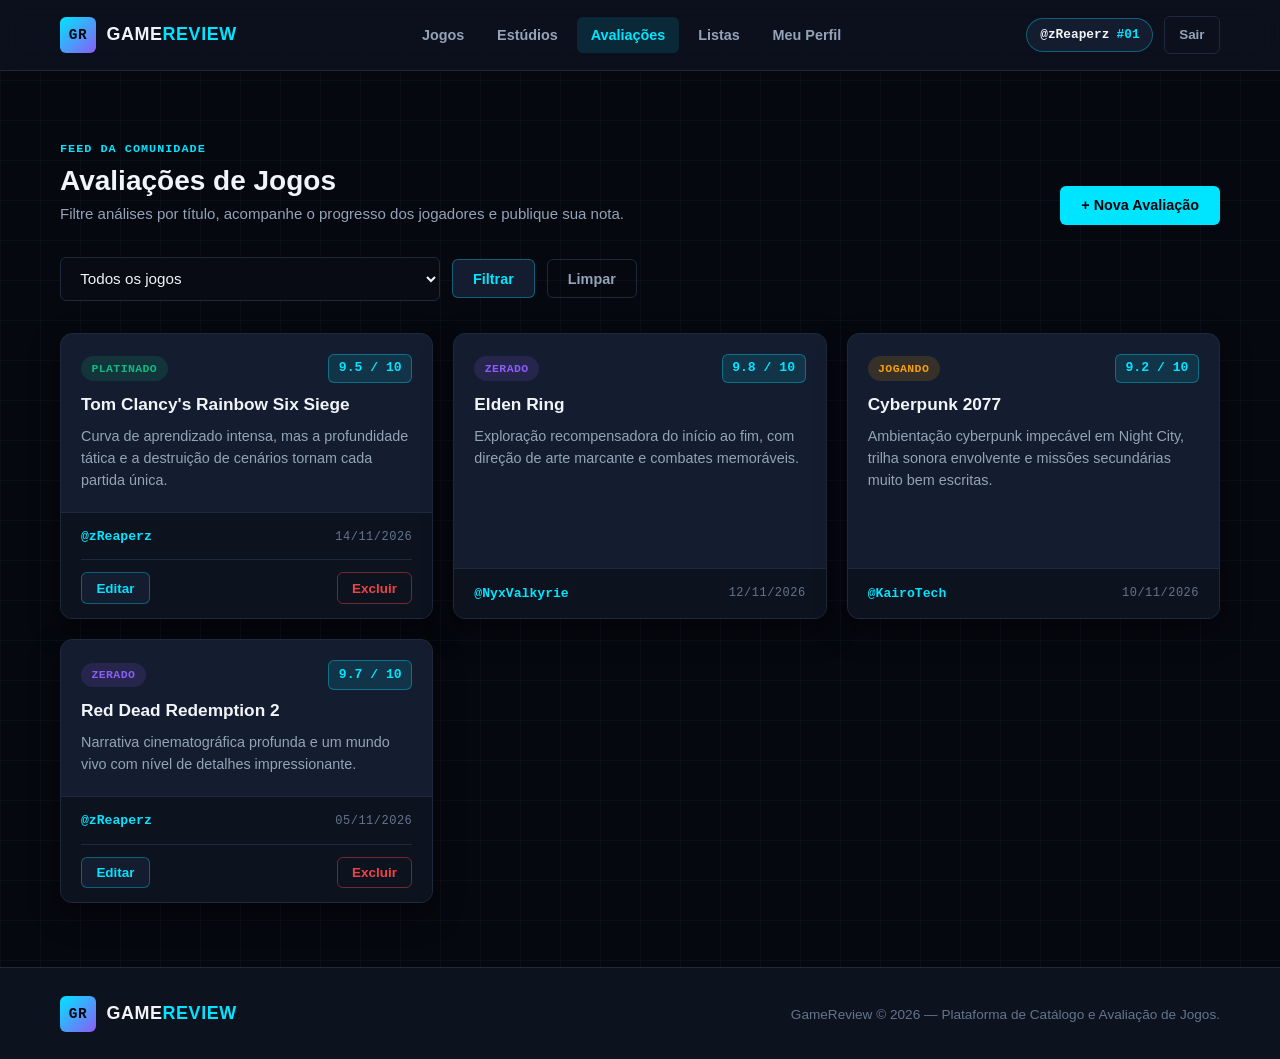
==== avaliacoes.html @ 49bad162 "feat(avaliacoes): cria tela responsiva de avaliacoes de jogos Implementada a pagina avaliacoes.html " ====
<!DOCTYPE html>
<html lang="pt-BR">
<head>
    <meta charset="UTF-8">
    <meta name="viewport" content="width=device-width, initial-scale=1.0">
    <title>Avaliações — GameReview</title>
    <link rel="stylesheet" href="css/style.css">
</head>
<body>
    <header class="site-header">
        <div class="container header-inner">
            <a href="index.html" class="brand">
                <span class="brand-mark">GR</span>
                <span class="brand-name">GAME<span class="brand-accent">REVIEW</span></span>
            </a>

            <button type="button" id="menu-toggle" class="menu-toggle" aria-label="Abrir menu" aria-expanded="false">
                <span class="menu-bar"></span>
                <span class="menu-bar"></span>
                <span class="menu-bar"></span>
            </button>

            <nav id="nav-menu" class="nav-menu" aria-label="Navegação principal">
                <a href="jogos.html" class="nav-link">Jogos</a>
                <a href="estudios.html" class="nav-link">Estúdios</a>
                <a href="avaliacoes.html" class="nav-link active">Avaliações</a>
                <a href="listas.html" class="nav-link">Listas</a>
                <a href="perfil.html" class="nav-link">Meu Perfil</a>
                <div class="nav-auth-mobile">
                    <span class="user-badge">
                        <span class="user-badge-name">@zReaperz</span>
                        <span class="user-badge-id">#01</span>
                    </span>
                    <a href="index.html" class="btn btn-ghost btn-sm">Sair</a>
                </div>
            </nav>

            <div class="header-actions">
                <div class="user-badge">
                    <span class="user-badge-name">@zReaperz</span>
                    <span class="user-badge-id">#01</span>
                </div>
                <a href="index.html" class="btn btn-ghost btn-sm">Sair</a>
            </div>
        </div>
    </header>

    <main class="site-main">
        <section class="section-block">
            <div class="container">
                <div class="page-header">
                    <div>
                        <span class="section-kicker">FEED DA COMUNIDADE</span>
                        <h1>Avaliações de Jogos</h1>
                        <p>Filtre análises por título, acompanhe o progresso dos jogadores e publique sua nota.</p>
                    </div>
                    <button type="button" class="btn btn-primary" data-open-modal="review-modal" data-modal-mode="create">+ Nova Avaliação</button>
                </div>

                <form id="filter-reviews-form" class="toolbar">
                    <select id="filter-reviews-game" class="form-select" aria-label="Filtrar avaliações por jogo">
                        <option value="">Todos os jogos</option>
                        <option value="1">Tom Clancy's Rainbow Six Siege</option>
                        <option value="2">Cyberpunk 2077</option>
                        <option value="3">Elden Ring</option>
                        <option value="4">Red Dead Redemption 2</option>
                    </select>
                    <button type="submit" class="btn btn-secondary">Filtrar</button>
                    <button type="button" id="reset-reviews-filter" class="btn btn-ghost">Limpar</button>
                </form>

                <div id="reviews-grid" class="grid-3">
                    <article class="card review-card" data-game-id="1">
                        <div class="card-body">
                            <div class="flex-between">
                                <span class="badge badge-success">PLATINADO</span>
                                <span class="score-chip">9.5 / 10</span>
                            </div>
                            <h2 class="card-title">Tom Clancy's Rainbow Six Siege</h2>
                            <p class="card-description">Curva de aprendizado intensa, mas a profundidade tática e a destruição de cenários tornam cada partida única.</p>
                        </div>
                        <div class="card-footer">
                            <div class="flex-between">
                                <span class="author-tag">@zReaperz</span>
                                <span class="mono-label">14/11/2026</span>
                            </div>
                            <div class="card-actions">
                                <button
                                    type="button"
                                    class="btn btn-secondary btn-sm"
                                    data-open-modal="review-modal"
                                    data-modal-mode="edit"
                                    data-review-id="1"
                                    data-review-game="1"
                                    data-review-score="9.5"
                                    data-review-status="PLATINADO"
                                    data-review-comment="Curva de aprendizado intensa, mas a profundidade tática e a destruição de cenários tornam cada partida única.">
                                    Editar
                                </button>
                                <button type="button" class="btn btn-danger btn-sm">Excluir</button>
                            </div>
                        </div>
                    </article>

                    <article class="card review-card" data-game-id="3">
                        <div class="card-body">
                            <div class="flex-between">
                                <span class="badge badge-violet">ZERADO</span>
                                <span class="score-chip">9.8 / 10</span>
                            </div>
                            <h2 class="card-title">Elden Ring</h2>
                            <p class="card-description">Exploração recompensadora do início ao fim, com direção de arte marcante e combates memoráveis.</p>
                        </div>
                        <div class="card-footer">
                            <div class="flex-between">
                                <span class="author-tag">@NyxValkyrie</span>
                                <span class="mono-label">12/11/2026</span>
                            </div>
                        </div>
                    </article>

                    <article class="card review-card" data-game-id="2">
                        <div class="card-body">
                            <div class="flex-between">
                                <span class="badge badge-warning">JOGANDO</span>
                                <span class="score-chip">9.2 / 10</span>
                            </div>
                            <h2 class="card-title">Cyberpunk 2077</h2>
                            <p class="card-description">Ambientação cyberpunk impecável em Night City, trilha sonora envolvente e missões secundárias muito bem escritas.</p>
                        </div>
                        <div class="card-footer">
                            <div class="flex-between">
                                <span class="author-tag">@KairoTech</span>
                                <span class="mono-label">10/11/2026</span>
                            </div>
                        </div>
                    </article>

                    <article class="card review-card" data-game-id="4">
                        <div class="card-body">
                            <div class="flex-between">
                                <span class="badge badge-violet">ZERADO</span>
                                <span class="score-chip">9.7 / 10</span>
                            </div>
                            <h2 class="card-title">Red Dead Redemption 2</h2>
                            <p class="card-description">Narrativa cinematográfica profunda e um mundo vivo com nível de detalhes impressionante.</p>
                        </div>
                        <div class="card-footer">
                            <div class="flex-between">
                                <span class="author-tag">@zReaperz</span>
                                <span class="mono-label">05/11/2026</span>
                            </div>
                            <div class="card-actions">
                                <button
                                    type="button"
                                    class="btn btn-secondary btn-sm"
                                    data-open-modal="review-modal"
                                    data-modal-mode="edit"
                                    data-review-id="4"
                                    data-review-game="4"
                                    data-review-score="9.7"
                                    data-review-status="ZERADO"
                                    data-review-comment="Narrativa cinematográfica profunda e um mundo vivo com nível de detalhes impressionante.">
                                    Editar
                                </button>
                                <button type="button" class="btn btn-danger btn-sm">Excluir</button>
                            </div>
                        </div>
                    </article>
                </div>

                <div id="reviews-empty-state" class="empty-state hidden">
                    <p>Nenhuma avaliação encontrada para o jogo selecionado.</p>
                </div>
            </div>
        </section>
    </main>

    <footer class="site-footer">
        <div class="container footer-inner">
            <div class="brand">
                <span class="brand-mark">GR</span>
                <span class="brand-name">GAME<span class="brand-accent">REVIEW</span></span>
            </div>
            <p class="footer-copy">GameReview © 2026 — Plataforma de Catálogo e Avaliação de Jogos.</p>
        </div>
    </footer>

    <div id="review-modal" class="modal-backdrop hidden" role="dialog" aria-modal="true" aria-labelledby="review-modal-title">
        <div class="modal-dialog">
            <div class="modal-header">
                <div>
                    <span class="section-kicker">ANÁLISE DE JOGO</span>
                    <h2 id="review-modal-title">Nova Avaliação</h2>
                </div>
                <button type="button" class="toast-close" data-close-modal aria-label="Fechar modal">×</button>
            </div>

            <form id="review-form" class="auth-form">
                <input type="hidden" id="review-id" name="id">

                <div class="form-group">
                    <label for="review-game" class="form-label">Jogo avaliado *</label>
                    <select id="review-game" name="jogoId" class="form-select" required>
                        <option value="">Selecione um jogo</option>
                        <option value="1">Tom Clancy's Rainbow Six Siege</option>
                        <option value="2">Cyberpunk 2077</option>
                        <option value="3">Elden Ring</option>
                        <option value="4">Red Dead Redemption 2</option>
                    </select>
                </div>

                <div class="form-row">
                    <div class="form-group">
                        <label for="review-score" class="form-label">Nota (0 a 10) *</label>
                        <input type="number" id="review-score" name="nota" class="form-input" min="0" max="10" step="0.1" placeholder="Ex: 9.5" required>
                    </div>

                    <div class="form-group">
                        <label for="review-status" class="form-label">Status de progresso *</label>
                        <select id="review-status" name="status" class="form-select" required>
                            <option value="JOGANDO">Jogando</option>
                            <option value="ZERADO">Zerado</option>
                            <option value="PLATINADO">Platinado</option>
                            <option value="PAUSADO">Pausado</option>
                            <option value="ABANDONADO">Abandonado</option>
                            <option value="QUERO_JOGAR">Quero Jogar</option>
                        </select>
                    </div>
                </div>

                <div class="form-group">
                    <label for="review-comment" class="form-label">Comentário / Análise</label>
                    <textarea id="review-comment" name="comentario" class="form-input form-textarea" rows="4" maxlength="500" placeholder="Compartilhe sua experiência com o jogo..."></textarea>
                </div>

                <div class="modal-footer">
                    <button type="button" class="btn btn-ghost" data-close-modal>Cancelar</button>
                    <button type="submit" class="btn btn-primary">Publicar Avaliação</button>
                </div>
            </form>
        </div>
    </div>

    <script src="js/ui.js"></script>
</body>
</html>
---- css/style.css ----
*,
*::before,
*::after {
    box-sizing: border-box;
    margin: 0;
    padding: 0;
}

html {
    scroll-behavior: smooth;
    font-size: 16px;
}

img,
svg {
    display: block;
    max-width: 100%;
}

button,
input,
select,
textarea {
    font-family: inherit;
    font-size: inherit;
    color: inherit;
}

a {
    color: inherit;
    text-decoration: none;
}

ul,
ol {
    list-style: none;
}

:root {
    --color-bg-base: #06080f;
    --color-bg-surface: #0d121f;
    --color-bg-elevated: #141c2f;
    --color-bg-input: #080b14;
    --color-bg-glass: rgba(13, 18, 31, 0.88);
    --color-bg-overlay: rgba(4, 7, 13, 0.84);
    --color-primary: #00e5ff;
    --color-primary-hover: #38efff;
    --color-primary-soft: rgba(0, 229, 255, 0.12);
    --color-secondary: #8b5cf6;
    --color-secondary-soft: rgba(139, 92, 246, 0.15);
    --color-accent: #ec4899;
    --color-success: #10b981;
    --color-success-soft: rgba(16, 185, 129, 0.15);
    --color-warning: #f59e0b;
    --color-warning-soft: rgba(245, 158, 11, 0.15);
    --color-danger: #ef4444;
    --color-danger-soft: rgba(239, 68, 68, 0.15);
    --color-text-primary: #f1f5f9;
    --color-text-secondary: #94a3b8;
    --color-text-muted: #64748b;
    --color-text-inverse: #04070d;
    --color-border: #1e293b;
    --color-border-bright: rgba(0, 229, 255, 0.35);
    --color-border-danger: rgba(239, 68, 68, 0.45);
    --color-border-success: rgba(16, 185, 129, 0.45);
    --color-transparent: transparent;
    --gradient-brand: linear-gradient(135deg, #00e5ff 0%, #8b5cf6 100%);
    --gradient-hero: radial-gradient(circle at 82% 18%, rgba(139, 92, 246, 0.24) 0%, rgba(0, 229, 255, 0.1) 38%, rgba(13, 18, 31, 0.96) 76%);
    --gradient-grid: linear-gradient(rgba(30, 41, 59, 0.22) 1px, transparent 1px), linear-gradient(90deg, rgba(30, 41, 59, 0.22) 1px, transparent 1px);
    --gradient-cover-1: linear-gradient(135deg, #0b1120 0%, #1e1b4b 52%, #0e7490 100%);
    --gradient-cover-2: linear-gradient(135deg, #111827 0%, #3b0764 55%, #831843 100%);
    --gradient-cover-3: linear-gradient(135deg, #090d16 0%, #064e3b 55%, #1d4ed8 100%);
    --gradient-cover-4: linear-gradient(135deg, #18181b 0%, #312e81 52%, #4c1d95 100%);
    --shadow-card: 0 12px 30px rgba(0, 0, 0, 0.45);
    --shadow-glow: 0 0 22px rgba(0, 229, 255, 0.24);
    --font-sans: 'Inter', -apple-system, BlinkMacSystemFont, 'Segoe UI', Roboto, sans-serif;
    --font-mono: 'JetBrains Mono', 'Fira Code', Consolas, monospace;
    --radius-sm: 6px;
    --radius-md: 12px;
    --radius-lg: 16px;
    --radius-full: 999px;
    --transition-fast: 0.2s ease;
}

body {
    font-family: var(--font-sans);
    background-color: var(--color-bg-base);
    background-image: var(--gradient-grid);
    background-size: 40px 40px;
    color: var(--color-text-primary);
    line-height: 1.55;
    min-height: 100vh;
    display: flex;
    flex-direction: column;
}

::selection {
    background-color: var(--color-primary);
    color: var(--color-text-inverse);
}

h1,
h2,
h3,
h4 {
    line-height: 1.2;
    font-weight: 700;
    color: var(--color-text-primary);
}

p {
    color: var(--color-text-secondary);
}

.container {
    width: 100%;
    max-width: 1200px;
    margin: 0 auto;
    padding: 0 1.25rem;
}

.site-header {
    position: sticky;
    top: 0;
    z-index: 40;
    background-color: var(--color-bg-glass);
    backdrop-filter: blur(12px);
    border-bottom: 1px solid var(--color-border);
}

.header-inner {
    height: 70px;
    display: flex;
    align-items: center;
    justify-content: space-between;
    gap: 1rem;
}

.header-actions {
    display: flex;
    align-items: center;
    gap: 0.65rem;
}

.site-main {
    flex: 1;
}

.section-block {
    padding: 4rem 0;
}

.section-alt {
    background-color: var(--color-bg-surface);
    border-top: 1px solid var(--color-border);
    border-bottom: 1px solid var(--color-border);
}

.site-footer {
    background-color: var(--color-bg-surface);
    border-top: 1px solid var(--color-border);
    padding: 1.75rem 0;
}

.footer-inner {
    display: flex;
    align-items: center;
    justify-content: space-between;
    gap: 1rem;
    flex-wrap: wrap;
}

.footer-copy {
    font-size: 0.85rem;
    color: var(--color-text-muted);
}

.brand {
    display: inline-flex;
    align-items: center;
    gap: 0.65rem;
    font-weight: 800;
    letter-spacing: 0.6px;
}

.brand-mark {
    display: inline-flex;
    align-items: center;
    justify-content: center;
    width: 36px;
    height: 36px;
    border-radius: var(--radius-sm);
    background: var(--gradient-brand);
    color: var(--color-text-inverse);
    font-family: var(--font-mono);
    font-size: 0.9rem;
    font-weight: 800;
}

.brand-name {
    font-size: 1.12rem;
    color: var(--color-text-primary);
}

.brand-accent {
    color: var(--color-primary);
}

.nav-menu {
    display: flex;
    align-items: center;
    gap: 0.35rem;
}

.nav-link {
    padding: 0.45rem 0.85rem;
    border-radius: var(--radius-sm);
    font-size: 0.9rem;
    font-weight: 600;
    color: var(--color-text-secondary);
    transition: color var(--transition-fast), background-color var(--transition-fast);
}

.nav-link:hover,
.nav-link.active {
    color: var(--color-primary);
    background-color: var(--color-primary-soft);
}

.nav-auth-mobile {
    display: none;
}

.menu-toggle {
    display: none;
    flex-direction: column;
    justify-content: center;
    gap: 5px;
    width: 38px;
    height: 38px;
    padding: 0.45rem;
    background-color: var(--color-bg-elevated);
    border: 1px solid var(--color-border);
    border-radius: var(--radius-sm);
    cursor: pointer;
}

.menu-bar {
    width: 100%;
    height: 2px;
    background-color: var(--color-text-primary);
    border-radius: var(--radius-full);
}

.user-badge {
    display: inline-flex;
    align-items: center;
    gap: 0.45rem;
    padding: 0.38rem 0.8rem;
    background-color: var(--color-bg-elevated);
    border: 1px solid var(--color-border-bright);
    border-radius: var(--radius-full);
    font-family: var(--font-mono);
    font-size: 0.8rem;
}

.user-badge-name {
    font-weight: 700;
    color: var(--color-text-primary);
}

.user-badge-id {
    font-weight: 700;
    color: var(--color-primary);
}

.btn {
    display: inline-flex;
    align-items: center;
    justify-content: center;
    gap: 0.45rem;
    padding: 0.65rem 1.25rem;
    border-radius: var(--radius-sm);
    border: 1px solid var(--color-transparent);
    font-size: 0.9rem;
    font-weight: 600;
    cursor: pointer;
    transition: background-color var(--transition-fast), border-color var(--transition-fast), box-shadow var(--transition-fast), transform var(--transition-fast);
}

.btn:active {
    transform: translateY(1px);
}

.btn-primary {
    background-color: var(--color-primary);
    color: var(--color-text-inverse);
}

.btn-primary:hover {
    background-color: var(--color-primary-hover);
    box-shadow: var(--shadow-glow);
}

.btn-secondary {
    background-color: var(--color-bg-elevated);
    border-color: var(--color-border-bright);
    color: var(--color-primary);
}

.btn-secondary:hover {
    background-color: var(--color-primary-soft);
}

.btn-ghost {
    background-color: var(--color-transparent);
    border-color: var(--color-border);
    color: var(--color-text-secondary);
}

.btn-ghost:hover {
    border-color: var(--color-text-secondary);
    color: var(--color-text-primary);
}

.btn-danger {
    background-color: var(--color-transparent);
    border-color: var(--color-border-danger);
    color: var(--color-danger);
}

.btn-danger:hover {
    background-color: var(--color-danger-soft);
}

.btn-sm {
    padding: 0.45rem 0.9rem;
    font-size: 0.84rem;
}

.btn-full {
    width: 100%;
}

.form-input,
.form-select {
    width: 100%;
    padding: 0.72rem 0.95rem;
    background-color: var(--color-bg-input);
    border: 1px solid var(--color-border);
    border-radius: var(--radius-sm);
    color: var(--color-text-primary);
    font-size: 0.95rem;
    transition: border-color var(--transition-fast), box-shadow var(--transition-fast);
}

.form-textarea {
    resize: vertical;
    min-height: 110px;
}

.form-input::placeholder {
    color: var(--color-text-muted);
}

.form-input:focus,
.form-select:focus {
    outline: none;
    border-color: var(--color-primary);
    box-shadow: var(--shadow-glow);
}

.input-wrapper {
    position: relative;
    display: flex;
    align-items: center;
}

.input-wrapper .form-input {
    padding-right: 4.8rem;
}

.input-toggle-btn {
    position: absolute;
    right: 0.65rem;
    background-color: var(--color-transparent);
    border: none;
    font-family: var(--font-mono);
    font-size: 0.74rem;
    font-weight: 700;
    color: var(--color-text-secondary);
    cursor: pointer;
    padding: 0.25rem 0.4rem;
    border-radius: var(--radius-sm);
    transition: color var(--transition-fast), background-color var(--transition-fast);
}

.input-toggle-btn:hover {
    color: var(--color-primary);
    background-color: var(--color-primary-soft);
}

.toolbar {
    display: flex;
    align-items: center;
    gap: 0.75rem;
    margin-bottom: 2rem;
    flex-wrap: wrap;
}

.toolbar .form-input,
.toolbar .form-select {
    max-width: 380px;
}

.badge {
    display: inline-flex;
    align-items: center;
    padding: 0.22rem 0.65rem;
    border-radius: var(--radius-full);
    font-family: var(--font-mono);
    font-size: 0.72rem;
    font-weight: 700;
    letter-spacing: 0.4px;
    background-color: var(--color-bg-elevated);
    color: var(--color-text-secondary);
}

.badge-cyan {
    background-color: var(--color-primary-soft);
    color: var(--color-primary);
    border: 1px solid var(--color-border-bright);
}

.badge-violet {
    background-color: var(--color-secondary-soft);
    color: var(--color-secondary);
}

.badge-success {
    background-color: var(--color-success-soft);
    color: var(--color-success);
}

.badge-warning {
    background-color: var(--color-warning-soft);
    color: var(--color-warning);
}

.score-chip {
    display: inline-flex;
    align-items: center;
    padding: 0.22rem 0.6rem;
    border-radius: var(--radius-sm);
    background-color: var(--color-primary-soft);
    border: 1px solid var(--color-border-bright);
    color: var(--color-primary);
    font-family: var(--font-mono);
    font-size: 0.82rem;
    font-weight: 800;
}

.mono-label {
    font-family: var(--font-mono);
    font-size: 0.75rem;
    color: var(--color-text-muted);
    letter-spacing: 0.5px;
}

.card {
    background-color: var(--color-bg-elevated);
    border: 1px solid var(--color-border);
    border-radius: var(--radius-md);
    overflow: hidden;
    display: flex;
    flex-direction: column;
    box-shadow: var(--shadow-card);
    transition: border-color var(--transition-fast), transform var(--transition-fast);
}

.card:hover {
    border-color: var(--color-border-bright);
    transform: translateY(-2px);
}

.card-body {
    padding: 1.25rem;
    flex: 1;
    display: flex;
    flex-direction: column;
    gap: 0.65rem;
}

.card-title {
    font-size: 1.08rem;
}

.card-meta {
    font-family: var(--font-mono);
    font-size: 0.78rem;
    color: var(--color-text-muted);
}

.card-description {
    font-size: 0.9rem;
    color: var(--color-text-secondary);
}

.card-footer {
    padding: 0.9rem 1.25rem;
    background-color: var(--color-bg-surface);
    border-top: 1px solid var(--color-border);
}

.card-actions {
    display: flex;
    align-items: center;
    justify-content: space-between;
    gap: 0.5rem;
    margin-top: 0.75rem;
    padding-top: 0.75rem;
    border-top: 1px solid var(--color-border);
}

.tag-group {
    display: flex;
    flex-wrap: wrap;
    gap: 0.45rem;
    margin-top: 0.35rem;
}

.empty-state {
    text-align: center;
    padding: 3rem 1.5rem;
    background-color: var(--color-bg-surface);
    border: 1px dashed var(--color-border);
    border-radius: var(--radius-md);
}

.hero {
    padding: 4.5rem 0 3.5rem;
}

.hero-grid {
    display: grid;
    grid-template-columns: 1.35fr 0.95fr;
    gap: 2rem;
    align-items: center;
    background: var(--gradient-hero);
    border: 1px solid var(--color-border-bright);
    border-radius: var(--radius-lg);
    padding: 3rem;
    box-shadow: var(--shadow-card);
}

.hero-content {
    display: flex;
    flex-direction: column;
    gap: 1.15rem;
}

.hero-content h1 {
    font-size: 2.45rem;
    letter-spacing: -0.5px;
}

.hero-content p {
    font-size: 1.02rem;
    max-width: 58ch;
}

.hero-actions {
    display: flex;
    align-items: center;
    gap: 0.75rem;
    flex-wrap: wrap;
    margin-top: 0.35rem;
}

.hero-panel {
    background-color: var(--color-bg-surface);
    border: 1px solid var(--color-border);
    border-radius: var(--radius-md);
    padding: 1.5rem;
    display: flex;
    flex-direction: column;
    gap: 1.15rem;
}

.hero-panel-header {
    display: flex;
    align-items: center;
    gap: 0.55rem;
    padding-bottom: 0.85rem;
    border-bottom: 1px solid var(--color-border);
}

.status-dot {
    width: 9px;
    height: 9px;
    border-radius: var(--radius-full);
    background-color: var(--color-success);
    box-shadow: var(--shadow-glow);
}

.hero-panel-list {
    display: flex;
    flex-direction: column;
    gap: 1rem;
}

.hero-panel-item {
    display: flex;
    flex-direction: column;
    gap: 0.2rem;
}

.hero-panel-item strong {
    font-size: 0.92rem;
    color: var(--color-text-primary);
}

.stats-strip {
    padding-bottom: 1.5rem;
}

.stat-card {
    background-color: var(--color-bg-surface);
    border: 1px solid var(--color-border);
    border-radius: var(--radius-md);
    padding: 1.25rem 1.4rem;
    display: flex;
    flex-direction: column;
    gap: 0.25rem;
}

.stat-value {
    font-family: var(--font-mono);
    font-size: 1.65rem;
    font-weight: 800;
    color: var(--color-primary);
}

.stat-label {
    font-size: 0.86rem;
    color: var(--color-text-secondary);
}

.game-visual {
    height: 155px;
    padding: 1rem;
    display: flex;
    flex-direction: column;
    justify-content: space-between;
    align-items: flex-start;
    border-bottom: 1px solid var(--color-border);
}

.cover-variant-1 {
    background: var(--gradient-cover-1);
}

.cover-variant-2 {
    background: var(--gradient-cover-2);
}

.cover-variant-3 {
    background: var(--gradient-cover-3);
}

.cover-variant-4 {
    background: var(--gradient-cover-4);
}

.game-genre {
    font-family: var(--font-mono);
    font-size: 0.75rem;
    font-weight: 700;
    letter-spacing: 1px;
    color: var(--color-text-primary);
}

.author-tag {
    font-family: var(--font-mono);
    font-size: 0.82rem;
    font-weight: 700;
    color: var(--color-primary);
}

.visitor-toast {
    position: fixed;
    bottom: 1.5rem;
    right: 1.5rem;
    z-index: 60;
    width: calc(100% - 3rem);
    max-width: 390px;
    background-color: var(--color-bg-elevated);
    border: 1px solid var(--color-border-bright);
    border-radius: var(--radius-md);
    padding: 1.15rem;
    box-shadow: var(--shadow-card);
    display: flex;
    flex-direction: column;
    gap: 0.75rem;
}

.visitor-toast-header {
    display: flex;
    align-items: center;
    justify-content: space-between;
}

.toast-close {
    background-color: var(--color-transparent);
    border: none;
    color: var(--color-text-muted);
    font-size: 1.35rem;
    line-height: 1;
    cursor: pointer;
}

.toast-close:hover {
    color: var(--color-text-primary);
}

.visitor-toast-text {
    font-size: 0.9rem;
    color: var(--color-text-primary);
}

.visitor-toast-actions {
    display: flex;
    gap: 0.6rem;
}

.auth-card {
    background-color: var(--color-bg-elevated);
    border: 1px solid var(--color-border-bright);
    border-radius: var(--radius-lg);
    padding: 2.25rem;
    box-shadow: var(--shadow-card);
    display: flex;
    flex-direction: column;
    gap: 1.35rem;
}

.auth-header h2 {
    font-size: 1.65rem;
    margin-bottom: 0.35rem;
}

.auth-header p {
    font-size: 0.92rem;
}

.auth-form {
    display: flex;
    flex-direction: column;
    gap: 1.1rem;
}

.form-row {
    display: grid;
    grid-template-columns: 1fr 1fr;
    gap: 1rem;
}

.form-group {
    display: flex;
    flex-direction: column;
    gap: 0.42rem;
}

.form-label {
    font-size: 0.86rem;
    font-weight: 600;
    color: var(--color-text-primary);
}

.form-hint {
    font-size: 0.78rem;
    color: var(--color-text-muted);
}

.form-feedback {
    padding: 0.8rem 1rem;
    border-radius: var(--radius-sm);
    font-size: 0.88rem;
    font-weight: 500;
}

.form-feedback.is-error {
    background-color: var(--color-danger-soft);
    border: 1px solid var(--color-border-danger);
    color: var(--color-danger);
}

.form-feedback.is-success {
    background-color: var(--color-success-soft);
    border: 1px solid var(--color-border-success);
    color: var(--color-success);
}

.auth-footer {
    padding-top: 1.15rem;
    border-top: 1px solid var(--color-border);
    text-align: center;
    font-size: 0.9rem;
}

.auth-link {
    color: var(--color-primary);
    font-weight: 600;
    transition: color var(--transition-fast);
}

.auth-link:hover {
    color: var(--color-primary-hover);
    text-decoration: underline;
}

.modal-backdrop {
    position: fixed;
    inset: 0;
    z-index: 70;
    background-color: var(--color-bg-overlay);
    backdrop-filter: blur(6px);
    display: flex;
    align-items: center;
    justify-content: center;
    padding: 1.25rem;
}

.modal-dialog {
    width: 100%;
    max-width: 540px;
    max-height: 90vh;
    overflow-y: auto;
    background-color: var(--color-bg-elevated);
    border: 1px solid var(--color-border-bright);
    border-radius: var(--radius-lg);
    padding: 1.75rem;
    box-shadow: var(--shadow-card);
    display: flex;
    flex-direction: column;
    gap: 1.25rem;
}

.modal-header {
    display: flex;
    align-items: flex-start;
    justify-content: space-between;
    gap: 1rem;
    padding-bottom: 1rem;
    border-bottom: 1px solid var(--color-border);
}

.modal-header h2 {
    font-size: 1.35rem;
}

.modal-footer {
    display: flex;
    align-items: center;
    justify-content: flex-end;
    gap: 0.65rem;
    margin-top: 0.5rem;
    padding-top: 1rem;
    border-top: 1px solid var(--color-border);
}

.grid-4 {
    display: grid;
    grid-template-columns: repeat(4, 1fr);
    gap: 1.25rem;
}

.grid-3 {
    display: grid;
    grid-template-columns: repeat(3, 1fr);
    gap: 1.25rem;
}

.grid-2 {
    display: grid;
    grid-template-columns: repeat(2, 1fr);
    gap: 1.25rem;
}

.flex-between {
    display: flex;
    align-items: center;
    justify-content: space-between;
    gap: 0.5rem;
}

.hidden {
    display: none !important;
}

.home-section-header,
.page-header {
    display: flex;
    align-items: flex-end;
    justify-content: space-between;
    gap: 1rem;
    margin-bottom: 2rem;
    flex-wrap: wrap;
}

.section-kicker {
    display: inline-block;
    font-family: var(--font-mono);
    font-size: 0.74rem;
    font-weight: 700;
    letter-spacing: 1px;
    color: var(--color-primary);
    margin-bottom: 0.35rem;
}

.home-section-header h2,
.page-header h1 {
    font-size: 1.75rem;
    margin-bottom: 0.25rem;
}

.home-section-header p,
.page-header p {
    font-size: 0.94rem;
}

.home-cta-box {
    margin-top: 2.5rem;
    padding: 2rem;
    background: var(--gradient-hero);
    border: 1px solid var(--color-border-bright);
    border-radius: var(--radius-md);
    display: flex;
    align-items: center;
    justify-content: space-between;
    gap: 1.5rem;
    flex-wrap: wrap;
}

.home-cta-box h3 {
    font-size: 1.25rem;
    margin-bottom: 0.3rem;
}

.auth-main {
    display: flex;
    align-items: center;
    padding: 3.5rem 0;
}

.auth-layout {
    display: grid;
    grid-template-columns: 1.1fr 0.9fr;
    gap: 2.5rem;
    align-items: center;
}

.auth-aside {
    background: var(--gradient-hero);
    border: 1px solid var(--color-border);
    border-radius: var(--radius-lg);
    padding: 2.5rem;
    display: flex;
    flex-direction: column;
    gap: 1.15rem;
}

.auth-aside h1 {
    font-size: 2rem;
}

.auth-aside-list {
    margin-top: 0.5rem;
    padding-top: 1.25rem;
    border-top: 1px solid var(--color-border);
    display: flex;
    flex-direction: column;
    gap: 1rem;
}

.auth-aside-item {
    display: flex;
    flex-direction: column;
    gap: 0.2rem;
}

.auth-aside-item strong {
    font-size: 0.92rem;
    color: var(--color-text-primary);
}

@media (max-width: 1024px) {
    .hero-grid,
    .auth-layout {
        grid-template-columns: 1fr;
        padding: 2.25rem;
    }

    .auth-layout {
        padding: 0;
    }

    .grid-4 {
        grid-template-columns: repeat(2, 1fr);
    }

    .grid-3 {
        grid-template-columns: repeat(2, 1fr);
    }
}

@media (max-width: 768px) {
    .menu-toggle {
        display: flex;
    }

    .header-actions {
        display: none;
    }

    .nav-menu {
        position: absolute;
        top: 70px;
        left: 0;
        right: 0;
        background-color: var(--color-bg-surface);
        border-bottom: 1px solid var(--color-border);
        padding: 1rem 1.25rem 1.25rem;
        flex-direction: column;
        align-items: stretch;
        display: none;
    }

    .nav-menu.is-open {
        display: flex;
    }

    .nav-auth-mobile {
        display: grid;
        grid-template-columns: 1fr 1fr;
        gap: 0.65rem;
        margin-top: 0.75rem;
        padding-top: 0.75rem;
        border-top: 1px solid var(--color-border);
    }

    .hero {
        padding: 2.5rem 0;
    }

    .hero-grid {
        padding: 1.75rem 1.35rem;
    }

    .hero-content h1 {
        font-size: 1.85rem;
    }

    .auth-main {
        padding: 2rem 0;
    }

    .auth-aside {
        padding: 1.75rem 1.35rem;
    }

    .auth-card {
        padding: 1.65rem 1.35rem;
    }

    .form-row {
        grid-template-columns: 1fr;
    }

    .toolbar .form-input,
    .toolbar .form-select {
        max-width: 100%;
    }

    .grid-4,
    .grid-3,
    .grid-2 {
        grid-template-columns: 1fr;
    }
}
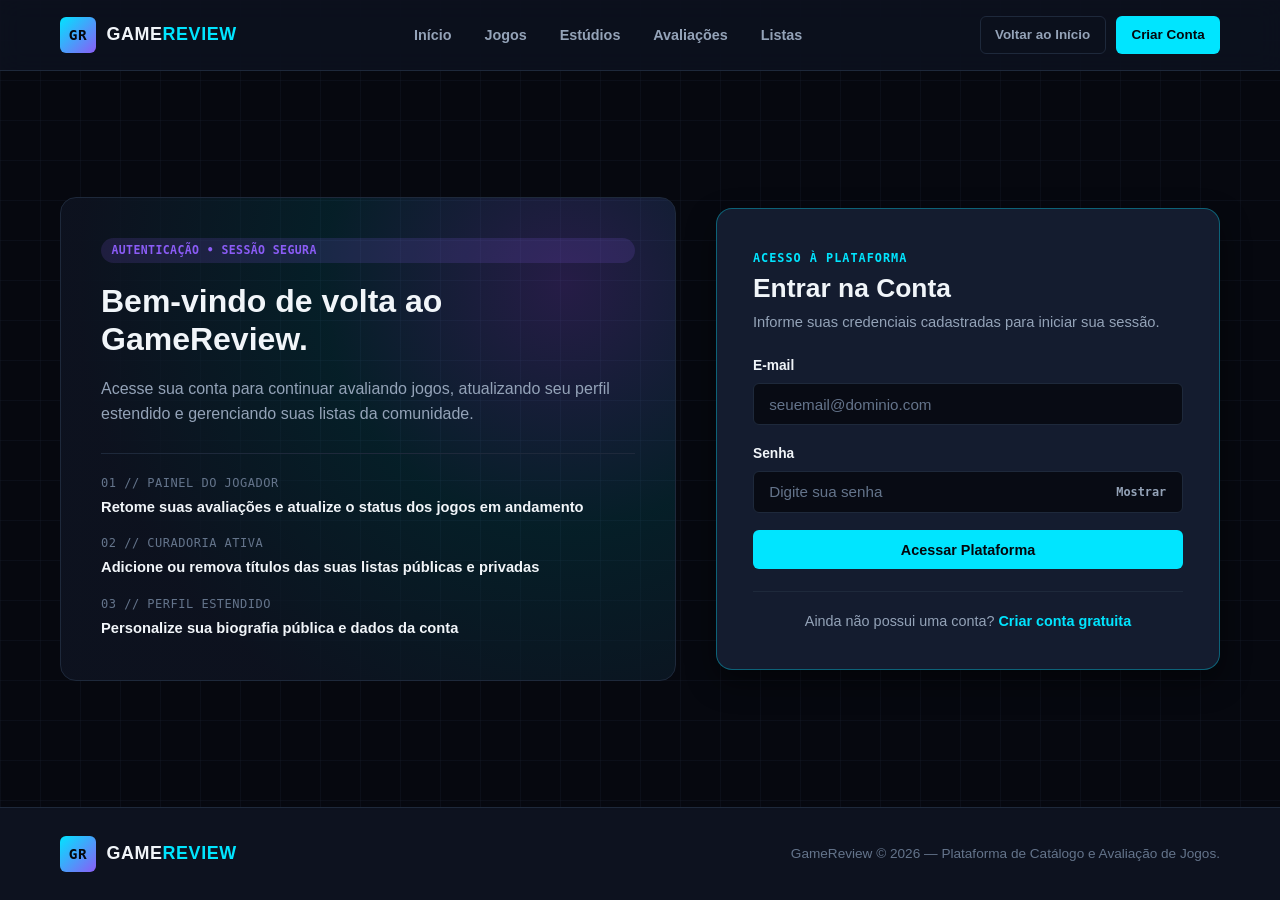
==== commit 1488d85a: "feat(avaliacoes): integra CRUD e filtro de avaliacoes com a API REST" ====
--- a/avaliacoes.html
+++ b/avaliacoes.html
@@ -3,7 +3,7 @@
 <head>
     <meta charset="UTF-8">
     <meta name="viewport" content="width=device-width, initial-scale=1.0">
-    <title>Avaliações — GameReview</title>
+    <title>Avaliações da Comunidade — GameReview</title>
     <link rel="stylesheet" href="css/style.css">
 </head>
 <body>
@@ -28,19 +28,19 @@
                 <a href="perfil.html" class="nav-link">Meu Perfil</a>
                 <div class="nav-auth-mobile">
                     <span class="user-badge">
-                        <span class="user-badge-name">@zReaperz</span>
-                        <span class="user-badge-id">#01</span>
+                        <span class="user-badge-name">@jogador</span>
+                        <span class="user-badge-id">#00</span>
                     </span>
-                    <a href="index.html" class="btn btn-ghost btn-sm">Sair</a>
+                    <a href="index.html" class="btn btn-ghost btn-sm" data-logout>Sair</a>
                 </div>
             </nav>
 
             <div class="header-actions">
                 <div class="user-badge">
-                    <span class="user-badge-name">@zReaperz</span>
-                    <span class="user-badge-id">#01</span>
+                    <span class="user-badge-name">@jogador</span>
+                    <span class="user-badge-id">#00</span>
                 </div>
-                <a href="index.html" class="btn btn-ghost btn-sm">Sair</a>
+                <a href="index.html" class="btn btn-ghost btn-sm" data-logout>Sair</a>
             </div>
         </div>
     </header>
@@ -52,125 +52,29 @@
                     <div>
                         <span class="section-kicker">FEED DA COMUNIDADE</span>
                         <h1>Avaliações de Jogos</h1>
-                        <p>Filtre análises por título, acompanhe o progresso dos jogadores e publique sua nota.</p>
+                        <p>Compartilhe suas notas, status de progresso e análises detalhadas sobre os títulos do catálogo.</p>
                     </div>
                     <button type="button" class="btn btn-primary" data-open-modal="review-modal" data-modal-mode="create">+ Nova Avaliação</button>
                 </div>
 
+                <div id="reviews-feedback" class="form-feedback section-feedback hidden" role="status" aria-live="polite"></div>
+
                 <form id="filter-reviews-form" class="toolbar">
-                    <select id="filter-reviews-game" class="form-select" aria-label="Filtrar avaliações por jogo">
-                        <option value="">Todos os jogos</option>
-                        <option value="1">Tom Clancy's Rainbow Six Siege</option>
-                        <option value="2">Cyberpunk 2077</option>
-                        <option value="3">Elden Ring</option>
-                        <option value="4">Red Dead Redemption 2</option>
+                    <select id="filter-reviews-game" class="form-select">
+                        <option value="">Todos os jogos cadastrados</option>
                     </select>
                     <button type="submit" class="btn btn-secondary">Filtrar</button>
                     <button type="button" id="reset-reviews-filter" class="btn btn-ghost">Limpar</button>
                 </form>
 
                 <div id="reviews-grid" class="grid-3">
-                    <article class="card review-card" data-game-id="1">
-                        <div class="card-body">
-                            <div class="flex-between">
-                                <span class="badge badge-success">PLATINADO</span>
-                                <span class="score-chip">9.5 / 10</span>
-                            </div>
-                            <h2 class="card-title">Tom Clancy's Rainbow Six Siege</h2>
-                            <p class="card-description">Curva de aprendizado intensa, mas a profundidade tática e a destruição de cenários tornam cada partida única.</p>
-                        </div>
-                        <div class="card-footer">
-                            <div class="flex-between">
-                                <span class="author-tag">@zReaperz</span>
-                                <span class="mono-label">14/11/2026</span>
-                            </div>
-                            <div class="card-actions">
-                                <button
-                                    type="button"
-                                    class="btn btn-secondary btn-sm"
-                                    data-open-modal="review-modal"
-                                    data-modal-mode="edit"
-                                    data-review-id="1"
-                                    data-review-game="1"
-                                    data-review-score="9.5"
-                                    data-review-status="PLATINADO"
-                                    data-review-comment="Curva de aprendizado intensa, mas a profundidade tática e a destruição de cenários tornam cada partida única.">
-                                    Editar
-                                </button>
-                                <button type="button" class="btn btn-danger btn-sm">Excluir</button>
-                            </div>
-                        </div>
-                    </article>
-
-                    <article class="card review-card" data-game-id="3">
-                        <div class="card-body">
-                            <div class="flex-between">
-                                <span class="badge badge-violet">ZERADO</span>
-                                <span class="score-chip">9.8 / 10</span>
-                            </div>
-                            <h2 class="card-title">Elden Ring</h2>
-                            <p class="card-description">Exploração recompensadora do início ao fim, com direção de arte marcante e combates memoráveis.</p>
-                        </div>
-                        <div class="card-footer">
-                            <div class="flex-between">
-                                <span class="author-tag">@NyxValkyrie</span>
-                                <span class="mono-label">12/11/2026</span>
-                            </div>
-                        </div>
-                    </article>
-
-                    <article class="card review-card" data-game-id="2">
-                        <div class="card-body">
-                            <div class="flex-between">
-                                <span class="badge badge-warning">JOGANDO</span>
-                                <span class="score-chip">9.2 / 10</span>
-                            </div>
-                            <h2 class="card-title">Cyberpunk 2077</h2>
-                            <p class="card-description">Ambientação cyberpunk impecável em Night City, trilha sonora envolvente e missões secundárias muito bem escritas.</p>
-                        </div>
-                        <div class="card-footer">
-                            <div class="flex-between">
-                                <span class="author-tag">@KairoTech</span>
-                                <span class="mono-label">10/11/2026</span>
-                            </div>
-                        </div>
-                    </article>
-
-                    <article class="card review-card" data-game-id="4">
-                        <div class="card-body">
-                            <div class="flex-between">
-                                <span class="badge badge-violet">ZERADO</span>
-                                <span class="score-chip">9.7 / 10</span>
-                            </div>
-                            <h2 class="card-title">Red Dead Redemption 2</h2>
-                            <p class="card-description">Narrativa cinematográfica profunda e um mundo vivo com nível de detalhes impressionante.</p>
-                        </div>
-                        <div class="card-footer">
-                            <div class="flex-between">
-                                <span class="author-tag">@zReaperz</span>
-                                <span class="mono-label">05/11/2026</span>
-                            </div>
-                            <div class="card-actions">
-                                <button
-                                    type="button"
-                                    class="btn btn-secondary btn-sm"
-                                    data-open-modal="review-modal"
-                                    data-modal-mode="edit"
-                                    data-review-id="4"
-                                    data-review-game="4"
-                                    data-review-score="9.7"
-                                    data-review-status="ZERADO"
-                                    data-review-comment="Narrativa cinematográfica profunda e um mundo vivo com nível de detalhes impressionante.">
-                                    Editar
-                                </button>
-                                <button type="button" class="btn btn-danger btn-sm">Excluir</button>
-                            </div>
-                        </div>
-                    </article>
+                    <div class="empty-state">
+                        <p>Carregando avaliações publicadas...</p>
+                    </div>
                 </div>
 
                 <div id="reviews-empty-state" class="empty-state hidden">
-                    <p>Nenhuma avaliação encontrada para o jogo selecionado.</p>
+                    <p>Nenhuma avaliação encontrada para o filtro aplicado.</p>
                 </div>
             </div>
         </section>
@@ -190,30 +94,31 @@
         <div class="modal-dialog">
             <div class="modal-header">
                 <div>
-                    <span class="section-kicker">ANÁLISE DE JOGO</span>
+                    <span class="section-kicker">REGISTRAR ANÁLISE</span>
                     <h2 id="review-modal-title">Nova Avaliação</h2>
                 </div>
                 <button type="button" class="toast-close" data-close-modal aria-label="Fechar modal">×</button>
             </div>
 
+            <div id="review-modal-feedback" class="form-feedback hidden" role="alert"></div>
+
             <form id="review-form" class="auth-form">
                 <input type="hidden" id="review-id" name="id">
 
                 <div class="form-group">
-                    <label for="review-game" class="form-label">Jogo avaliado *</label>
+                    <div class="flex-between">
+                        <label for="review-game" class="form-label">Jogo avaliado *</label>
+                        <button type="button" id="reload-review-games" class="btn btn-ghost btn-sm hidden">Recarregar jogos</button>
+                    </div>
                     <select id="review-game" name="jogoId" class="form-select" required>
-                        <option value="">Selecione um jogo</option>
-                        <option value="1">Tom Clancy's Rainbow Six Siege</option>
-                        <option value="2">Cyberpunk 2077</option>
-                        <option value="3">Elden Ring</option>
-                        <option value="4">Red Dead Redemption 2</option>
+                        <option value="">Carregando jogos...</option>
                     </select>
                 </div>
 
                 <div class="form-row">
                     <div class="form-group">
                         <label for="review-score" class="form-label">Nota (0 a 10) *</label>
-                        <input type="number" id="review-score" name="nota" class="form-input" min="0" max="10" step="0.1" placeholder="Ex: 9.5" required>
+                        <input type="number" id="review-score" name="nota" class="form-input" placeholder="Ex: 9.5" min="0" max="10" step="0.1" required>
                     </div>
 
                     <div class="form-group">
@@ -222,7 +127,6 @@
                             <option value="JOGANDO">Jogando</option>
                             <option value="ZERADO">Zerado</option>
                             <option value="PLATINADO">Platinado</option>
-                            <option value="PAUSADO">Pausado</option>
                             <option value="ABANDONADO">Abandonado</option>
                             <option value="QUERO_JOGAR">Quero Jogar</option>
                         </select>
@@ -230,8 +134,8 @@
                 </div>
 
                 <div class="form-group">
-                    <label for="review-comment" class="form-label">Comentário / Análise</label>
-                    <textarea id="review-comment" name="comentario" class="form-input form-textarea" rows="4" maxlength="500" placeholder="Compartilhe sua experiência com o jogo..."></textarea>
+                    <label for="review-comment" class="form-label">Comentário da análise *</label>
+                    <textarea id="review-comment" name="comentario" class="form-input form-textarea" placeholder="Escreva sua opinião sobre jogabilidade, história, trilha sonora e desempenho..." required></textarea>
                 </div>
 
                 <div class="modal-footer">
@@ -242,6 +146,27 @@
         </div>
     </div>
 
+    <div id="delete-review-modal" class="modal-backdrop hidden" role="dialog" aria-modal="true" aria-labelledby="delete-review-title">
+        <div class="modal-dialog">
+            <div class="modal-header">
+                <div>
+                    <span class="section-kicker">CONFIRMAÇÃO DE EXCLUSÃO</span>
+                    <h2 id="delete-review-title">Excluir Avaliação</h2>
+                </div>
+                <button type="button" class="toast-close" data-close-modal aria-label="Fechar modal">×</button>
+            </div>
+
+            <p>Tem certeza de que deseja excluir sua avaliação do jogo <strong id="delete-review-name"></strong>? Esta ação não poderá ser desfeita.</p>
+            <input type="hidden" id="delete-review-id">
+
+            <div class="modal-footer">
+                <button type="button" class="btn btn-ghost" data-close-modal>Cancelar</button>
+                <button type="button" id="confirm-delete-review" class="btn btn-danger">Confirmar Exclusão</button>
+            </div>
+        </div>
+    </div>
+
+    <script src="js/api.js"></script>
     <script src="js/ui.js"></script>
 </body>
 </html>
--- a/css/style.css
+++ b/css/style.css
@@ -292,12 +292,17 @@
     transform: translateY(1px);
 }
 
+.btn:disabled {
+    opacity: 0.6;
+    cursor: not-allowed;
+}
+
 .btn-primary {
     background-color: var(--color-primary);
     color: var(--color-text-inverse);
 }
 
-.btn-primary:hover {
+.btn-primary:hover:not(:disabled) {
     background-color: var(--color-primary-hover);
     box-shadow: var(--shadow-glow);
 }
@@ -308,7 +313,7 @@
     color: var(--color-primary);
 }
 
-.btn-secondary:hover {
+.btn-secondary:hover:not(:disabled) {
     background-color: var(--color-primary-soft);
 }
 
@@ -318,7 +323,7 @@
     color: var(--color-text-secondary);
 }
 
-.btn-ghost:hover {
+.btn-ghost:hover:not(:disabled) {
     border-color: var(--color-text-secondary);
     color: var(--color-text-primary);
 }
@@ -329,7 +334,7 @@
     color: var(--color-danger);
 }
 
-.btn-danger:hover {
+.btn-danger:hover:not(:disabled) {
     background-color: var(--color-danger-soft);
 }
 
@@ -413,6 +418,65 @@
     max-width: 380px;
 }
 
+.pill-group {
+    display: flex;
+    align-items: center;
+    gap: 0.55rem;
+    margin-bottom: 2rem;
+    flex-wrap: wrap;
+}
+
+.pill-btn {
+    padding: 0.48rem 1rem;
+    border-radius: var(--radius-full);
+    border: 1px solid var(--color-border);
+    background-color: var(--color-bg-surface);
+    color: var(--color-text-secondary);
+    font-size: 0.85rem;
+    font-weight: 600;
+    cursor: pointer;
+    transition: border-color var(--transition-fast), background-color var(--transition-fast), color var(--transition-fast);
+}
+
+.pill-btn:hover {
+    border-color: var(--color-border-bright);
+    color: var(--color-text-primary);
+}
+
+.pill-btn.active {
+    background-color: var(--color-primary-soft);
+    border-color: var(--color-border-bright);
+    color: var(--color-primary);
+}
+
+.checkbox-label {
+    display: inline-flex;
+    align-items: center;
+    gap: 0.6rem;
+    font-size: 0.9rem;
+    color: var(--color-text-secondary);
+    cursor: pointer;
+}
+
+.checkbox-label input[type="checkbox"] {
+    width: 16px;
+    height: 16px;
+    accent-color: var(--color-primary);
+    cursor: pointer;
+}
+
+.checklist-box {
+    max-height: 170px;
+    overflow-y: auto;
+    padding: 0.75rem 0.9rem;
+    background-color: var(--color-bg-input);
+    border: 1px solid var(--color-border);
+    border-radius: var(--radius-sm);
+    display: flex;
+    flex-direction: column;
+    gap: 0.55rem;
+}
+
 .badge {
     display: inline-flex;
     align-items: center;
@@ -789,6 +853,10 @@
     font-weight: 500;
 }
 
+.section-feedback {
+    margin-bottom: 1.5rem;
+}
+
 .form-feedback.is-error {
     background-color: var(--color-danger-soft);
     border: 1px solid var(--color-border-danger);
@@ -994,9 +1062,85 @@
     color: var(--color-text-primary);
 }
 
+.profile-banner {
+    background: var(--gradient-hero);
+    border: 1px solid var(--color-border-bright);
+    border-radius: var(--radius-lg);
+    padding: 2rem;
+    margin-bottom: 2rem;
+    box-shadow: var(--shadow-card);
+    display: grid;
+    grid-template-columns: 1.45fr 0.85fr;
+    gap: 2rem;
+    align-items: center;
+}
+
+.profile-identity {
+    display: flex;
+    align-items: flex-start;
+    gap: 1.25rem;
+}
+
+.profile-avatar {
+    width: 68px;
+    height: 68px;
+    flex-shrink: 0;
+    border-radius: var(--radius-md);
+    background: var(--gradient-brand);
+    color: var(--color-text-inverse);
+    font-family: var(--font-mono);
+    font-size: 1.35rem;
+    font-weight: 800;
+    display: flex;
+    align-items: center;
+    justify-content: center;
+}
+
+.profile-summary {
+    display: flex;
+    flex-direction: column;
+    gap: 0.45rem;
+}
+
+.profile-summary h2 {
+    font-size: 1.55rem;
+}
+
+.profile-metrics {
+    display: grid;
+    grid-template-columns: 1fr 1fr;
+    gap: 1rem;
+}
+
+.profile-grid {
+    display: grid;
+    grid-template-columns: 1fr 1fr;
+    gap: 1.5rem;
+    align-items: start;
+}
+
+.danger-box {
+    margin-top: 2rem;
+    padding: 1.75rem 2rem;
+    background-color: var(--color-bg-surface);
+    border: 1px solid var(--color-border-danger);
+    border-radius: var(--radius-md);
+    display: flex;
+    align-items: center;
+    justify-content: space-between;
+    gap: 1.5rem;
+    flex-wrap: wrap;
+}
+
+.danger-box h3 {
+    font-size: 1.15rem;
+    margin-bottom: 0.25rem;
+}
+
 @media (max-width: 1024px) {
     .hero-grid,
-    .auth-layout {
+    .auth-layout,
+    .profile-banner {
         grid-template-columns: 1fr;
         padding: 2.25rem;
     }
@@ -1053,8 +1197,13 @@
         padding: 2.5rem 0;
     }
 
-    .hero-grid {
+    .hero-grid,
+    .profile-banner {
         padding: 1.75rem 1.35rem;
+    }
+
+    .profile-identity {
+        flex-direction: column;
     }
 
     .hero-content h1 {
@@ -1073,7 +1222,9 @@
         padding: 1.65rem 1.35rem;
     }
 
-    .form-row {
+    .form-row,
+    .profile-grid,
+    .profile-metrics {
         grid-template-columns: 1fr;
     }
 
